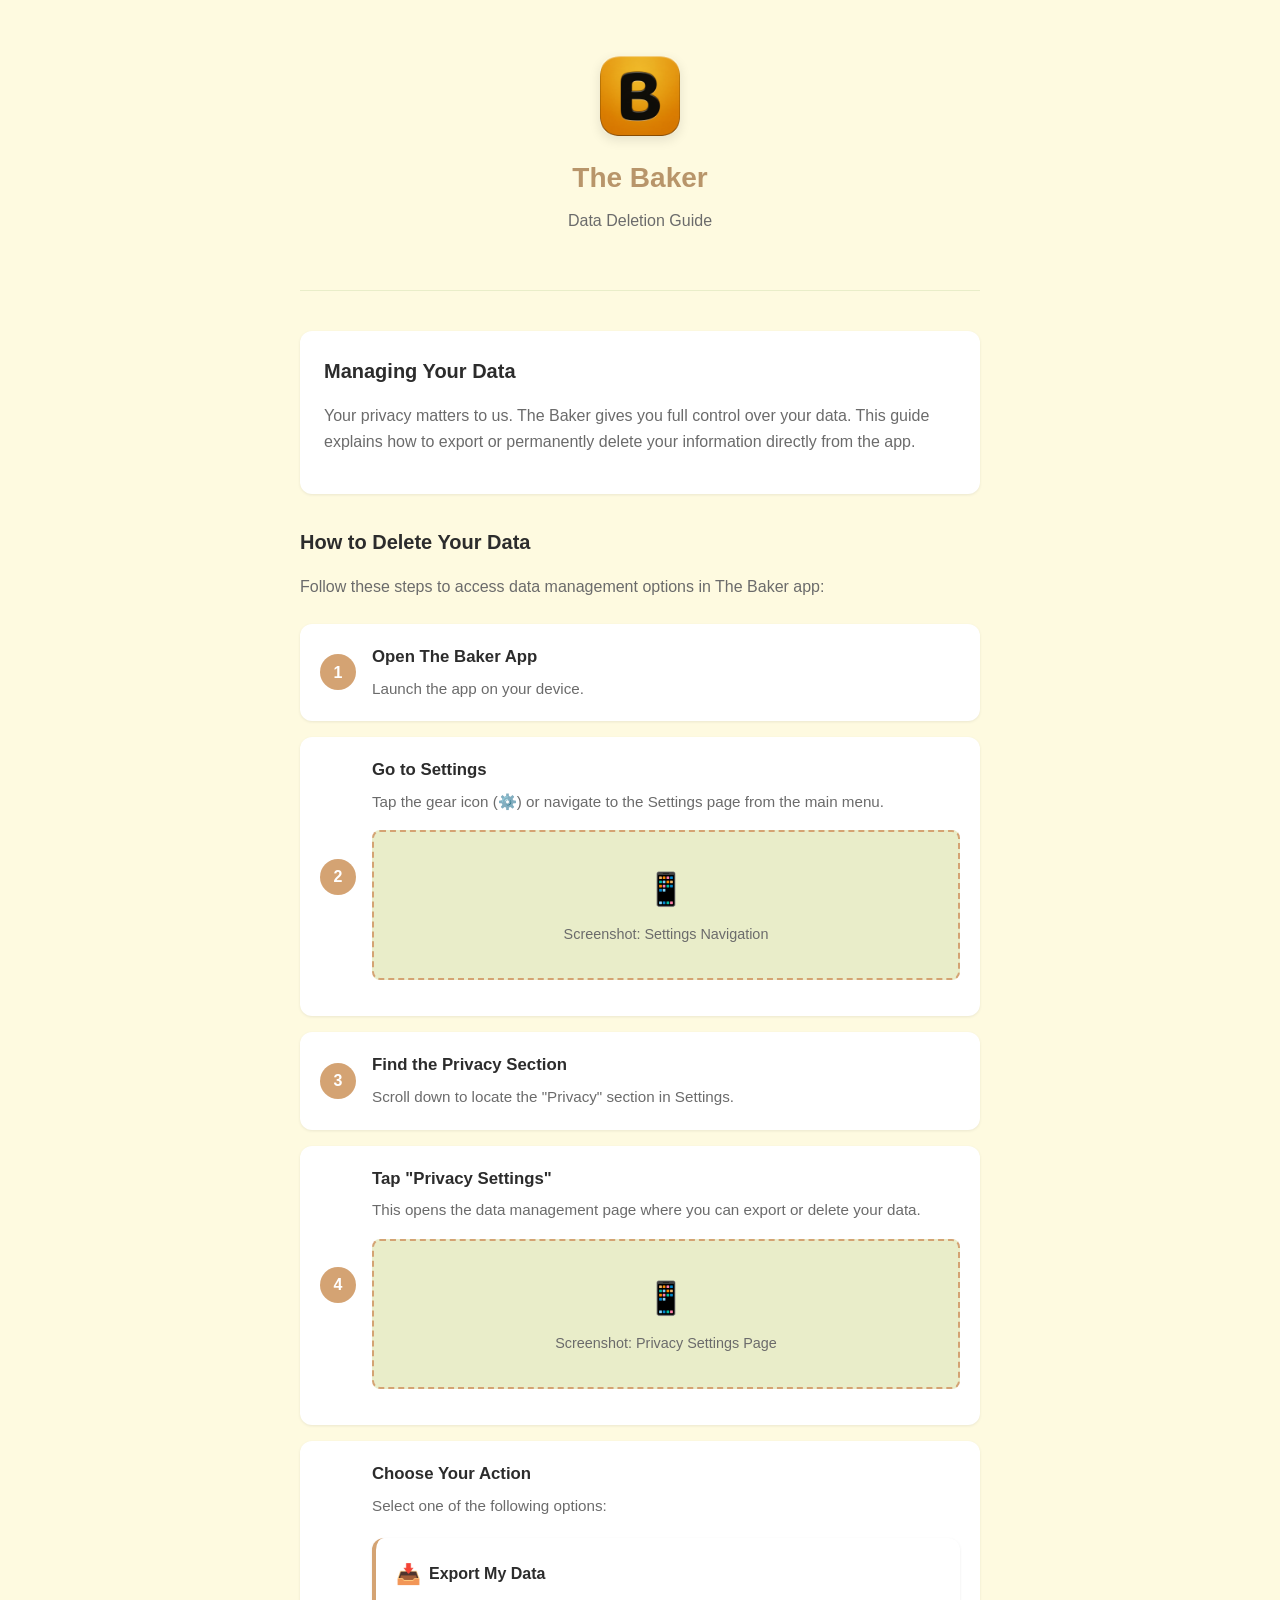
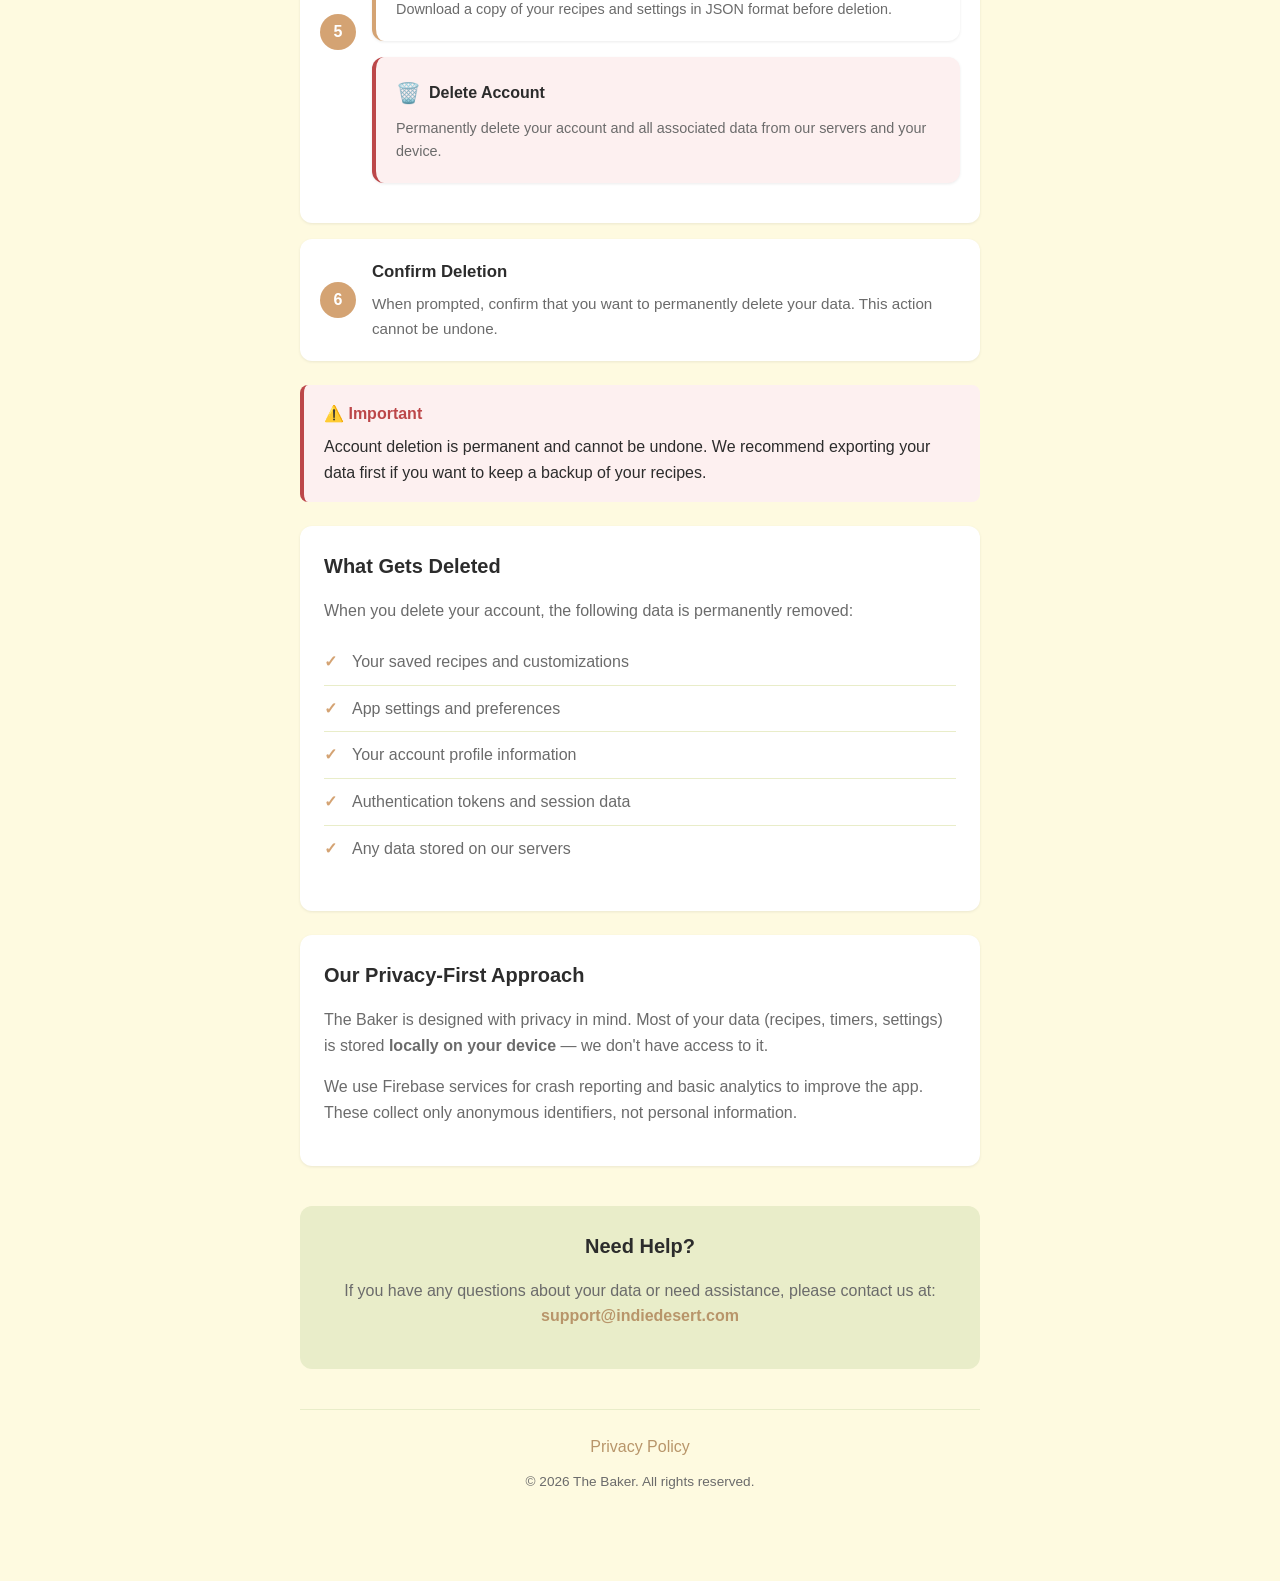
==== web/data-deletion-guide.html @ 29b94666 "Add files via upload" ====
<!DOCTYPE html>
<html lang="en">

<head>
    <meta charset="UTF-8">
    <meta name="viewport" content="width=device-width, initial-scale=1.0">
    <meta name="description"
        content="Learn how to delete your data from The Baker app. Step-by-step guide for managing and removing your personal information.">
    <title>Delete Your Data | The Baker App</title>
    <style>
        :root {
            --color-primary: #D4A373;
            --color-primary-dark: #B8956A;
            --color-background: #FEFAE0;
            --color-surface: #FFFFFF;
            --color-text: #2C2C2C;
            --color-text-muted: #6B6B6B;
            --color-accent: #E9EDC9;
            --color-danger: #BC4749;
            --color-danger-light: #FDF0F0;
            --shadow-sm: 0 1px 3px rgba(0, 0, 0, 0.08);
            --shadow-md: 0 4px 12px rgba(0, 0, 0, 0.1);
            --radius-sm: 8px;
            --radius-md: 12px;
            --radius-lg: 16px;
        }

        * {
            margin: 0;
            padding: 0;
            box-sizing: border-box;
        }

        body {
            font-family: -apple-system, BlinkMacSystemFont, 'Segoe UI', Roboto, Oxygen, Ubuntu, sans-serif;
            background: var(--color-background);
            color: var(--color-text);
            line-height: 1.6;
            min-height: 100vh;
        }

        .container {
            max-width: 720px;
            margin: 0 auto;
            padding: 24px 20px 48px;
        }

        /* Header */
        .header {
            text-align: center;
            padding: 32px 0 40px;
            border-bottom: 1px solid var(--color-accent);
            margin-bottom: 40px;
        }

        .logo-image {
            width: 80px;
            height: 80px;
            margin-bottom: 12px;
            border-radius: 16px;
            box-shadow: var(--shadow-md);
        }

        .app-name {
            font-size: 1.75rem;
            font-weight: 700;
            color: var(--color-primary-dark);
            margin-bottom: 8px;
        }

        .header-subtitle {
            font-size: 1rem;
            color: var(--color-text-muted);
        }

        /* Sections */
        h1 {
            font-size: 1.75rem;
            font-weight: 700;
            margin-bottom: 16px;
            color: var(--color-text);
        }

        h2 {
            font-size: 1.25rem;
            font-weight: 600;
            margin: 32px 0 16px;
            color: var(--color-text);
        }

        p {
            margin-bottom: 16px;
            color: var(--color-text-muted);
        }

        /* Info Card */
        .info-card {
            background: var(--color-surface);
            border-radius: var(--radius-md);
            padding: 24px;
            margin-bottom: 24px;
            box-shadow: var(--shadow-sm);
        }

        .info-card h2 {
            margin-top: 0;
        }

        /* Steps */
        .steps {
            counter-reset: step;
            list-style: none;
            margin: 24px 0;
        }

        .step {
            background: var(--color-surface);
            border-radius: var(--radius-md);
            padding: 20px 20px 20px 72px;
            margin-bottom: 16px;
            position: relative;
            box-shadow: var(--shadow-sm);
            transition: box-shadow 0.2s ease;
        }

        .step:hover {
            box-shadow: var(--shadow-md);
        }

        .step::before {
            counter-increment: step;
            content: counter(step);
            position: absolute;
            left: 20px;
            top: 50%;
            transform: translateY(-50%);
            width: 36px;
            height: 36px;
            background: var(--color-primary);
            color: white;
            font-weight: 700;
            font-size: 1rem;
            border-radius: 50%;
            display: flex;
            align-items: center;
            justify-content: center;
        }

        .step-title {
            font-weight: 600;
            font-size: 1.05rem;
            margin-bottom: 6px;
            color: var(--color-text);
        }

        .step-description {
            color: var(--color-text-muted);
            font-size: 0.95rem;
            margin: 0;
        }

        /* Screenshot Placeholder */
        .screenshot-placeholder {
            background: var(--color-accent);
            border: 2px dashed var(--color-primary);
            border-radius: var(--radius-sm);
            padding: 32px 20px;
            text-align: center;
            margin: 16px 0;
            color: var(--color-text-muted);
            font-size: 0.9rem;
        }

        .screenshot-placeholder .icon {
            font-size: 2rem;
            margin-bottom: 8px;
            display: block;
        }

        /* Options Card */
        .options {
            display: grid;
            gap: 16px;
            margin: 20px 0;
        }

        .option {
            background: var(--color-surface);
            border-radius: var(--radius-md);
            padding: 20px;
            border-left: 4px solid var(--color-primary);
            box-shadow: var(--shadow-sm);
        }

        .option.danger {
            border-left-color: var(--color-danger);
            background: var(--color-danger-light);
        }

        .option-title {
            font-weight: 600;
            font-size: 1rem;
            margin-bottom: 8px;
            display: flex;
            align-items: center;
            gap: 8px;
        }

        .option-title .icon {
            font-size: 1.25rem;
        }

        .option p {
            margin: 0;
            font-size: 0.9rem;
        }

        /* Data List */
        .data-list {
            list-style: none;
            margin: 16px 0;
        }

        .data-list li {
            padding: 10px 0 10px 28px;
            position: relative;
            border-bottom: 1px solid var(--color-accent);
            color: var(--color-text-muted);
        }

        .data-list li:last-child {
            border-bottom: none;
        }

        .data-list li::before {
            content: "✓";
            position: absolute;
            left: 0;
            color: var(--color-primary);
            font-weight: 700;
        }

        /* Alert Box */
        .alert {
            background: var(--color-danger-light);
            border-left: 4px solid var(--color-danger);
            border-radius: var(--radius-sm);
            padding: 16px 20px;
            margin: 24px 0;
        }

        .alert-title {
            font-weight: 600;
            color: var(--color-danger);
            margin-bottom: 8px;
            display: flex;
            align-items: center;
            gap: 8px;
        }

        .alert p {
            margin: 0;
            color: var(--color-text);
        }

        /* Contact Section */
        .contact {
            background: var(--color-accent);
            border-radius: var(--radius-md);
            padding: 24px;
            text-align: center;
            margin: 40px 0 24px;
        }

        .contact h2 {
            margin-top: 0;
        }

        .contact a {
            color: var(--color-primary-dark);
            font-weight: 600;
            text-decoration: none;
        }

        .contact a:hover {
            text-decoration: underline;
        }

        /* Footer */
        .footer {
            text-align: center;
            padding: 24px 0;
            border-top: 1px solid var(--color-accent);
            margin-top: 40px;
        }

        .footer a {
            color: var(--color-primary-dark);
            text-decoration: none;
            font-weight: 500;
        }

        .footer a:hover {
            text-decoration: underline;
        }

        .footer-note {
            font-size: 0.85rem;
            color: var(--color-text-muted);
            margin-top: 12px;
        }

        /* Responsive */
        @media (max-width: 480px) {
            .container {
                padding: 16px 16px 40px;
            }

            .header {
                padding: 24px 0 32px;
            }

            .app-name {
                font-size: 1.5rem;
            }

            h1 {
                font-size: 1.5rem;
            }

            .step {
                padding: 16px 16px 16px 64px;
            }

            .step::before {
                left: 16px;
                width: 32px;
                height: 32px;
                font-size: 0.9rem;
            }
        }
    </style>
</head>

<body>
    <div class="container">
        <!-- Header -->
        <header class="header">
            <img src="icons/Icon-192.png" alt="The Baker App Icon" class="logo-image">
            <h1 class="app-name">The Baker</h1>
            <p class="header-subtitle">Data Deletion Guide</p>
        </header>

        <!-- Introduction -->
        <section class="info-card">
            <h2>Managing Your Data</h2>
            <p>
                Your privacy matters to us. The Baker gives you full control over your data.
                This guide explains how to export or permanently delete your information directly from the app.
            </p>
        </section>

        <!-- Step by Step Instructions -->
        <h2>How to Delete Your Data</h2>
        <p>Follow these steps to access data management options in The Baker app:</p>

        <ol class="steps">
            <li class="step">
                <div class="step-title">Open The Baker App</div>
                <p class="step-description">Launch the app on your device.</p>
            </li>

            <li class="step">
                <div class="step-title">Go to Settings</div>
                <p class="step-description">Tap the gear icon (⚙️) or navigate to the Settings page from the main menu.
                </p>
                <div class="screenshot-placeholder">
                    <span class="icon">📱</span>
                    Screenshot: Settings Navigation
                </div>
            </li>

            <li class="step">
                <div class="step-title">Find the Privacy Section</div>
                <p class="step-description">Scroll down to locate the "Privacy" section in Settings.</p>
            </li>

            <li class="step">
                <div class="step-title">Tap "Privacy Settings"</div>
                <p class="step-description">This opens the data management page where you can export or delete your
                    data.</p>
                <div class="screenshot-placeholder">
                    <span class="icon">📱</span>
                    Screenshot: Privacy Settings Page
                </div>
            </li>

            <li class="step">
                <div class="step-title">Choose Your Action</div>
                <p class="step-description">Select one of the following options:</p>
                <div class="options">
                    <div class="option">
                        <div class="option-title"><span class="icon">📥</span> Export My Data</div>
                        <p>Download a copy of your recipes and settings in JSON format before deletion.</p>
                    </div>
                    <div class="option danger">
                        <div class="option-title"><span class="icon">🗑️</span> Delete Account</div>
                        <p>Permanently delete your account and all associated data from our servers and your device.</p>
                    </div>
                </div>
            </li>

            <li class="step">
                <div class="step-title">Confirm Deletion</div>
                <p class="step-description">When prompted, confirm that you want to permanently delete your data. This
                    action cannot be undone.</p>
            </li>
        </ol>

        <!-- Warning -->
        <div class="alert">
            <div class="alert-title">⚠️ Important</div>
            <p>Account deletion is permanent and cannot be undone. We recommend exporting your data first if you want to
                keep a backup of your recipes.</p>
        </div>

        <!-- What Gets Deleted -->
        <section class="info-card">
            <h2>What Gets Deleted</h2>
            <p>When you delete your account, the following data is permanently removed:</p>
            <ul class="data-list">
                <li>Your saved recipes and customizations</li>
                <li>App settings and preferences</li>
                <li>Your account profile information</li>
                <li>Authentication tokens and session data</li>
                <li>Any data stored on our servers</li>
            </ul>
        </section>

        <!-- Privacy Note -->
        <section class="info-card">
            <h2>Our Privacy-First Approach</h2>
            <p>
                The Baker is designed with privacy in mind. Most of your data (recipes, timers, settings)
                is stored <strong>locally on your device</strong> — we don't have access to it.
            </p>
            <p>
                We use Firebase services for crash reporting and basic analytics to improve the app.
                These collect only anonymous identifiers, not personal information.
            </p>
        </section>

        <!-- Contact -->
        <section class="contact">
            <h2>Need Help?</h2>
            <p>
                If you have any questions about your data or need assistance,
                please contact us at:<br>
                <a href="mailto:support@indiedesert.com">support@indiedesert.com</a>
            </p>
        </section>

        <!-- Footer -->
        <footer class="footer">
            <a href="privacy-policy.html">Privacy Policy</a>
            <p class="footer-note">© 2026 The Baker. All rights reserved.</p>
        </footer>
    </div>
</body>

</html>
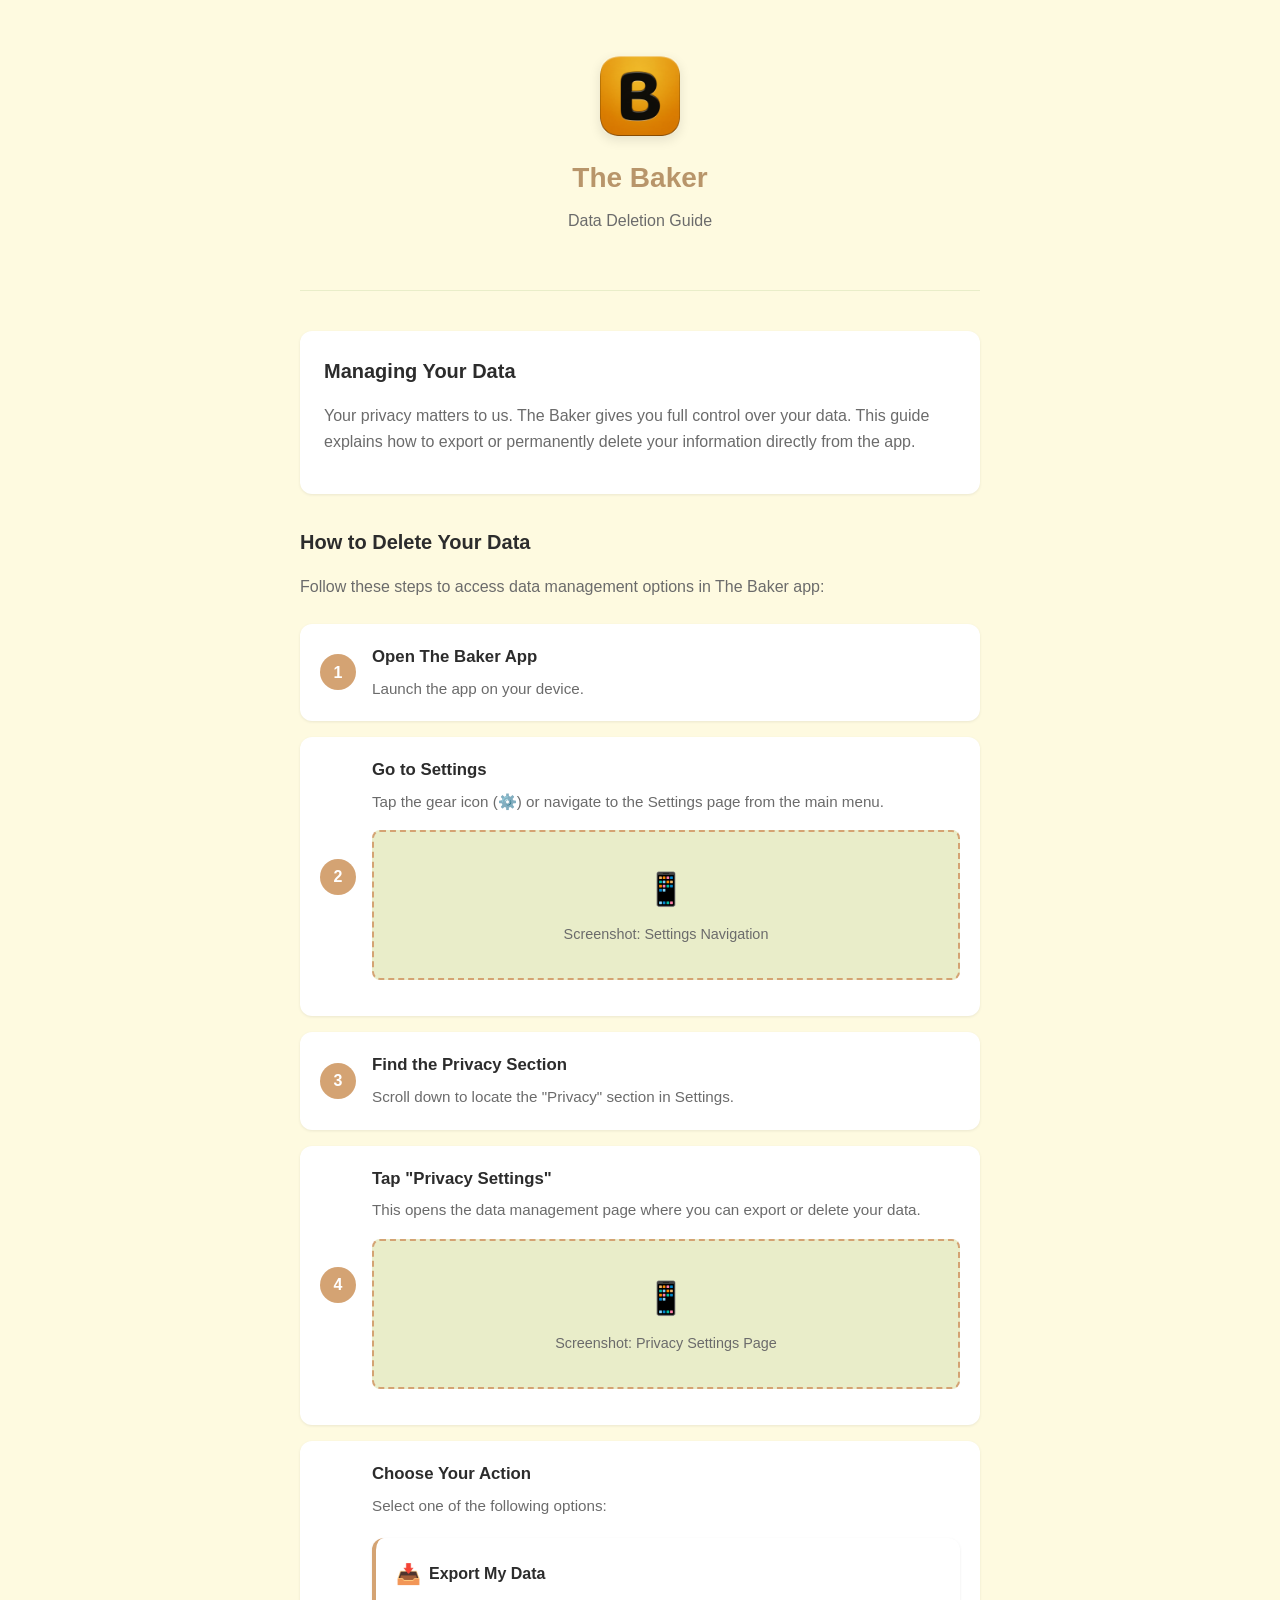
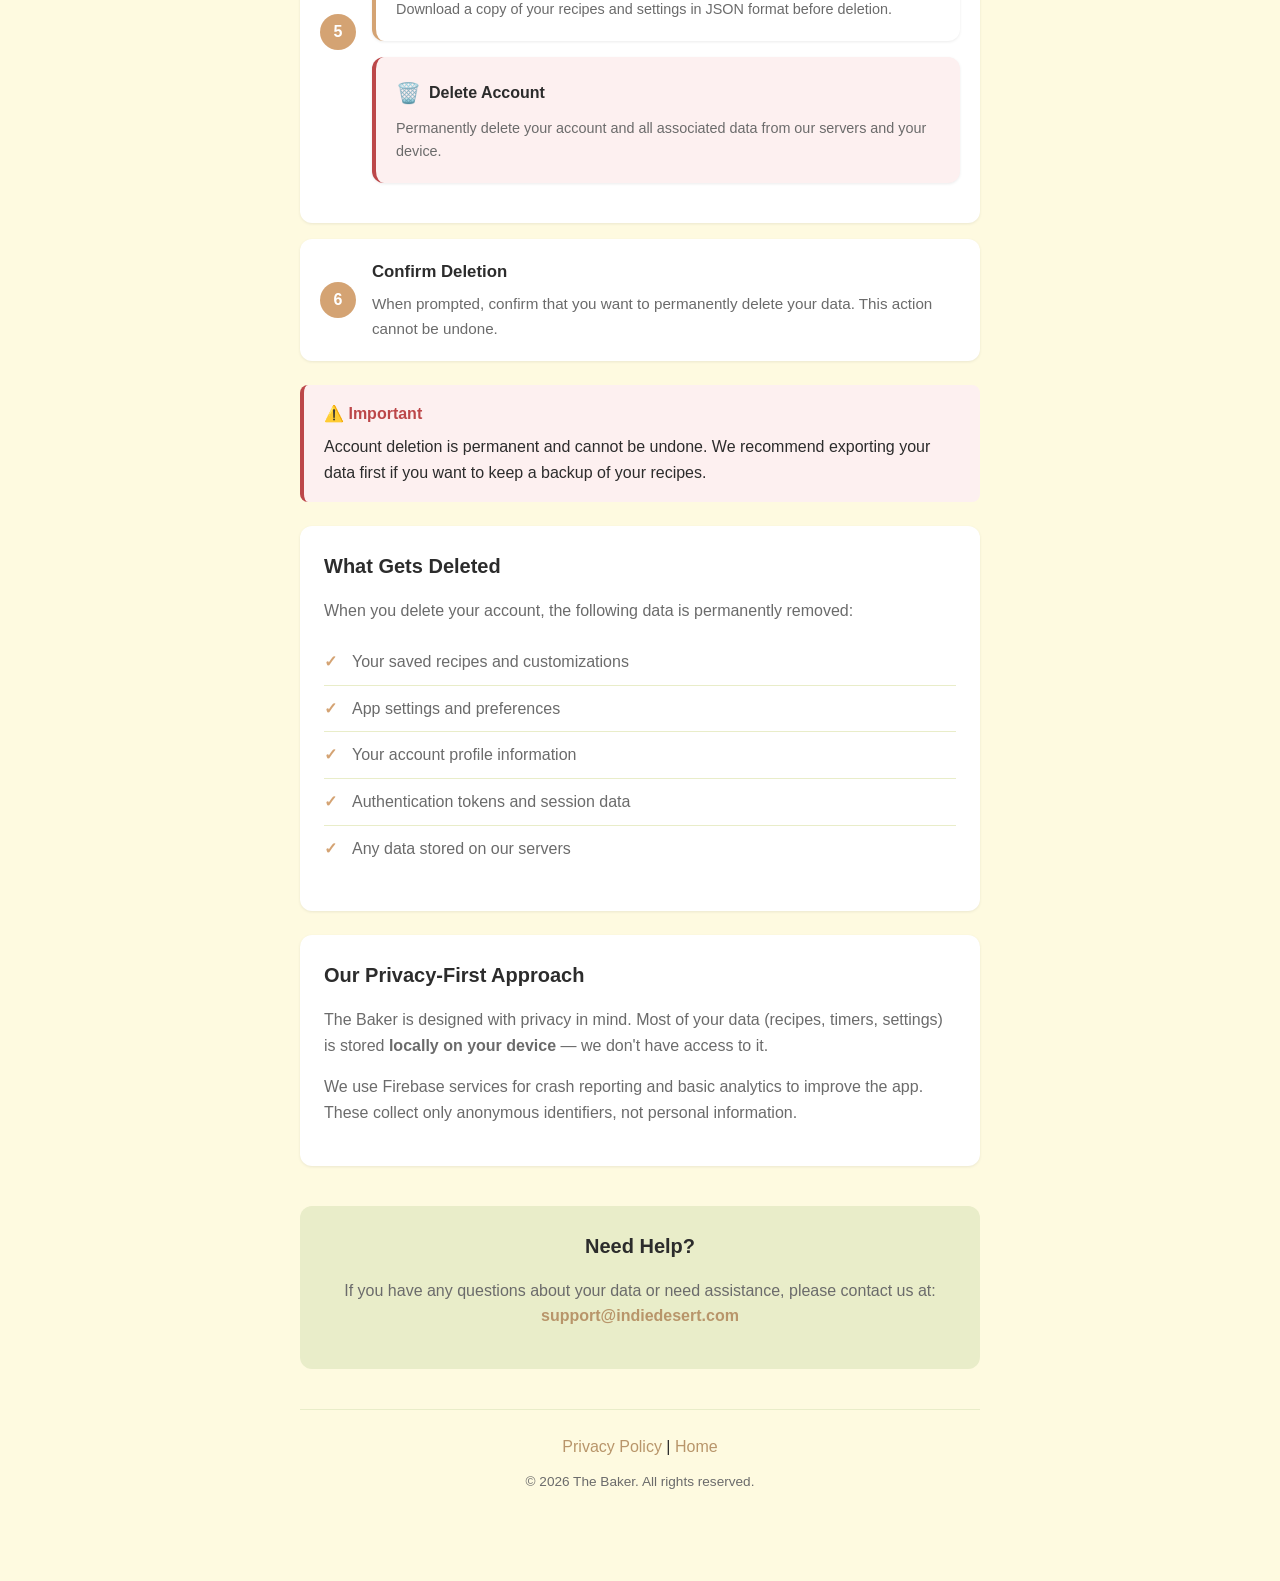
==== commit 06e984aa: "Restructure site: premium landing page as index.html, move privacy policy to web/privacy-policy.html" ====
--- a/web/data-deletion-guide.html
+++ b/web/data-deletion-guide.html
@@ -462,7 +462,8 @@
 
         <!-- Footer -->
         <footer class="footer">
-            <a href="privacy-policy.html">Privacy Policy</a>
+            <a href="privacy-policy.html">Privacy Policy</a> |
+            <a href="../index.html">Home</a>
             <p class="footer-note">© 2026 The Baker. All rights reserved.</p>
         </footer>
     </div>
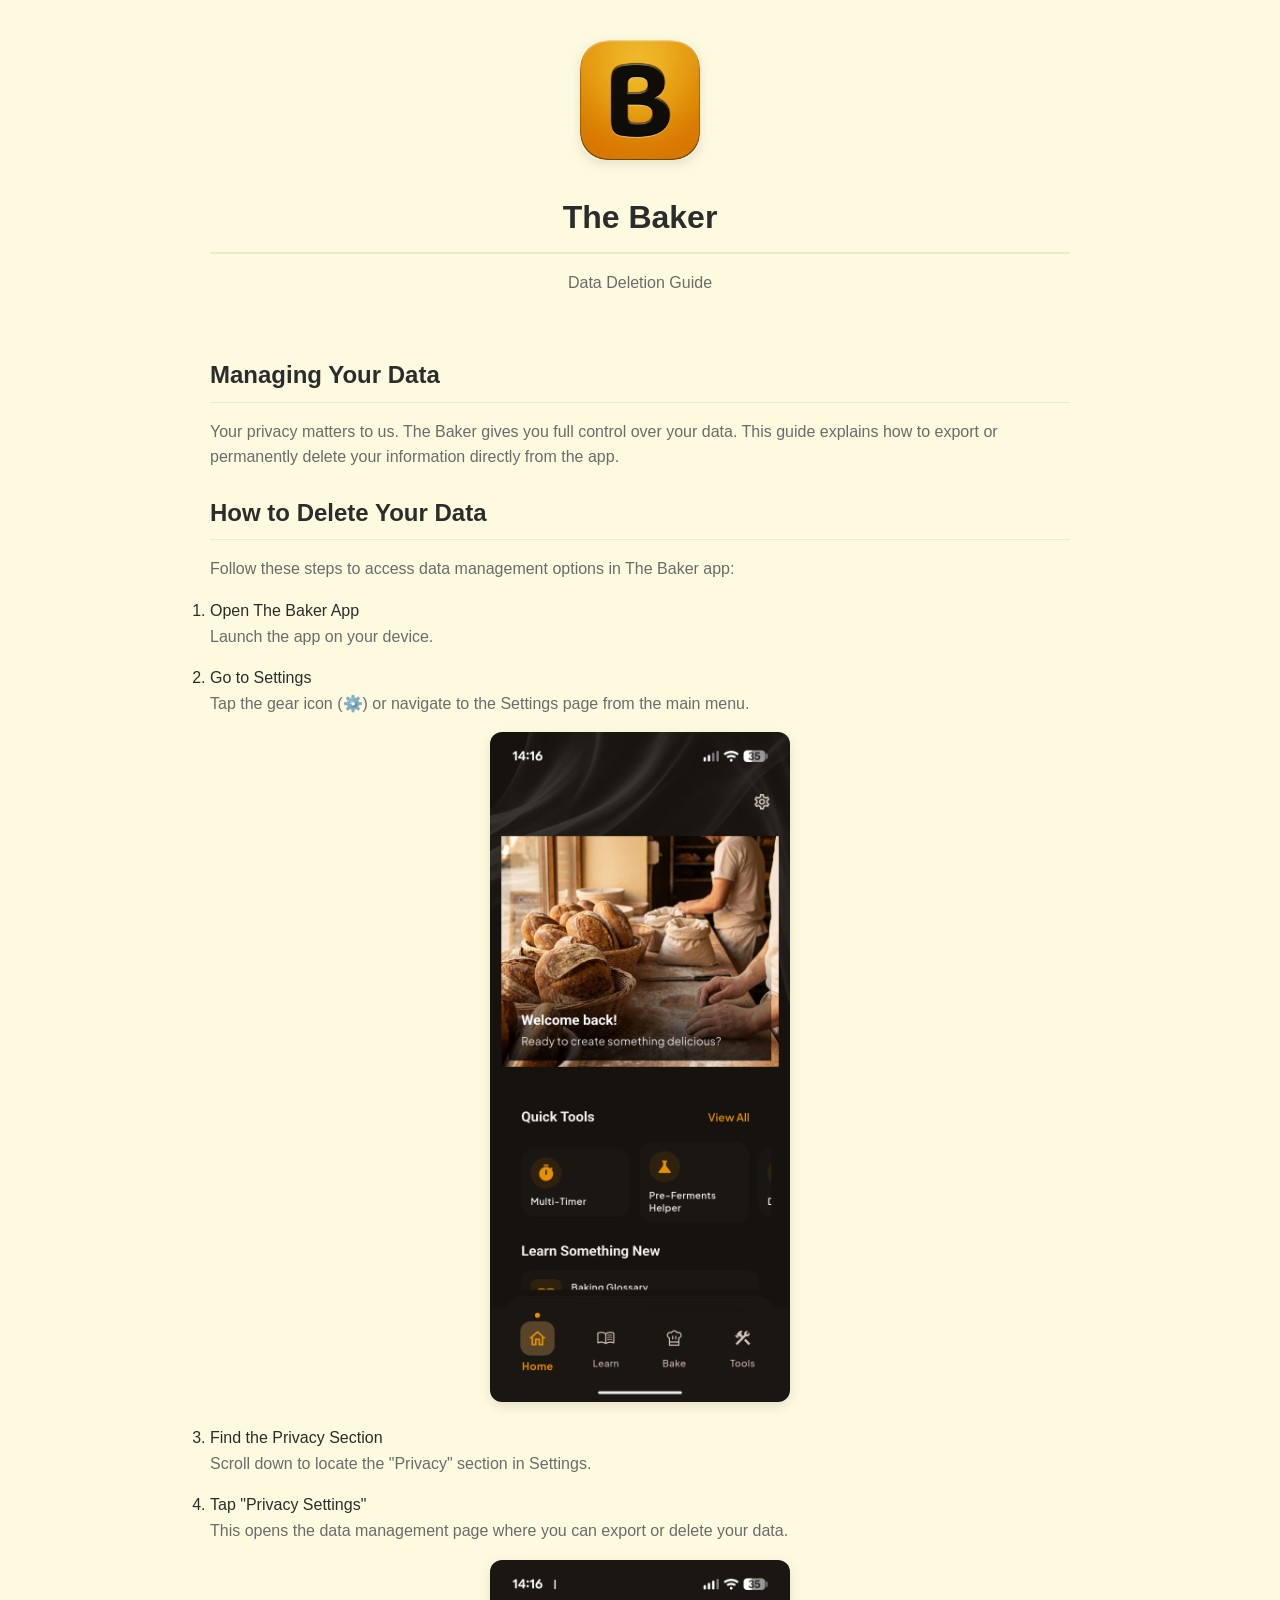
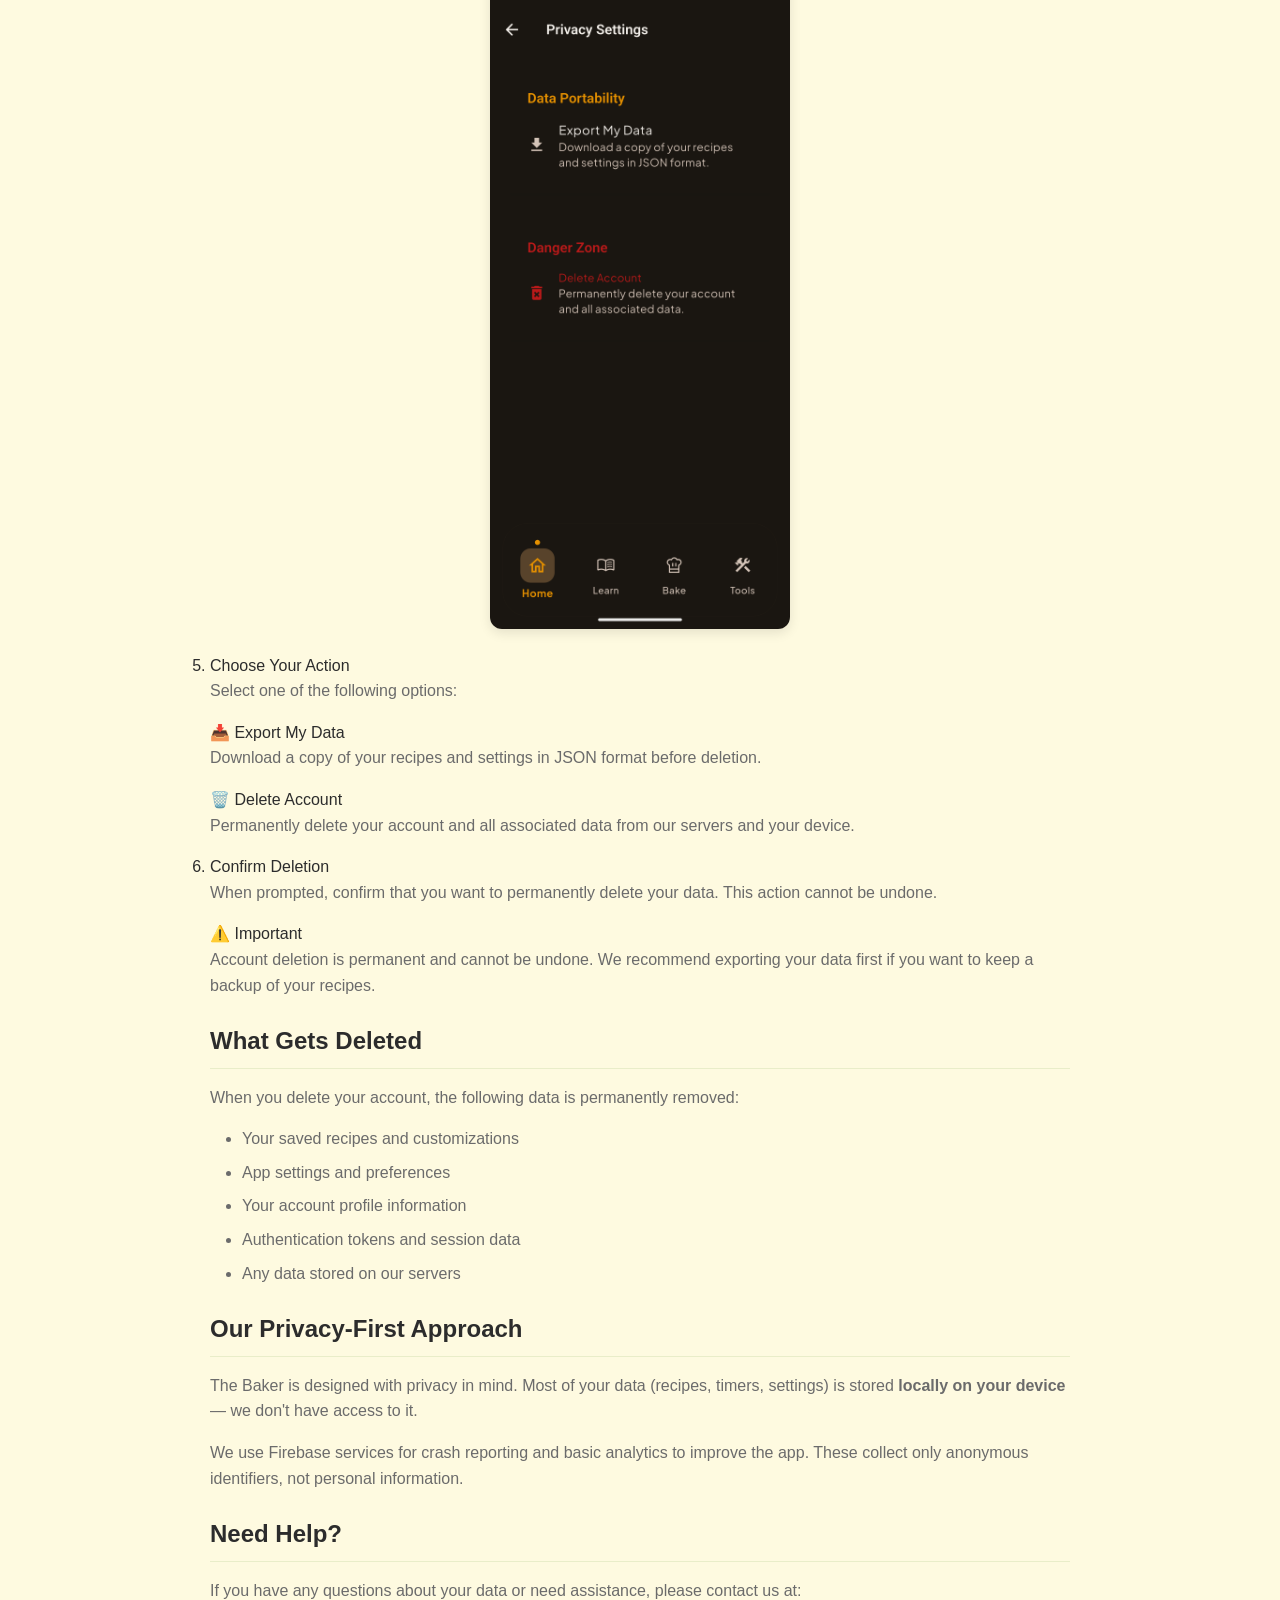
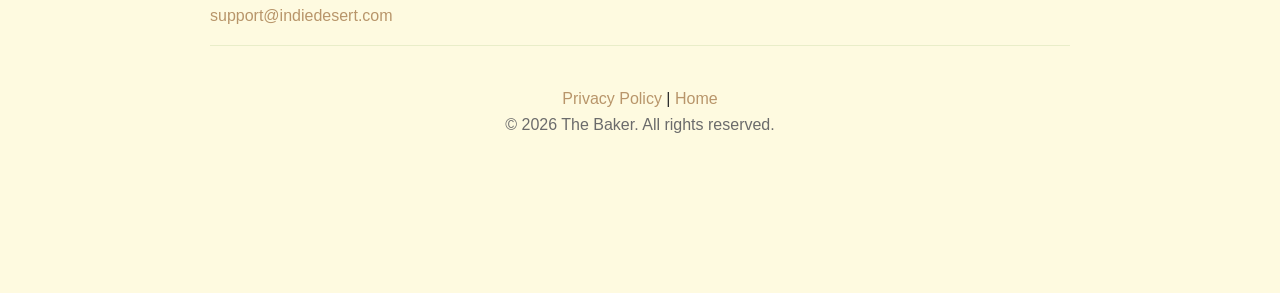
==== commit dfb949fd: "refactor: Extract inline styles to a new external CSS file and add screenshots to the data deletion " ====
--- a/web/data-deletion-guide.html
+++ b/web/data-deletion-guide.html
@@ -7,343 +7,11 @@
     <meta name="description"
         content="Learn how to delete your data from The Baker app. Step-by-step guide for managing and removing your personal information.">
     <title>Delete Your Data | The Baker App</title>
-    <style>
-        :root {
-            --color-primary: #D4A373;
-            --color-primary-dark: #B8956A;
-            --color-background: #FEFAE0;
-            --color-surface: #FFFFFF;
-            --color-text: #2C2C2C;
-            --color-text-muted: #6B6B6B;
-            --color-accent: #E9EDC9;
-            --color-danger: #BC4749;
-            --color-danger-light: #FDF0F0;
-            --shadow-sm: 0 1px 3px rgba(0, 0, 0, 0.08);
-            --shadow-md: 0 4px 12px rgba(0, 0, 0, 0.1);
-            --radius-sm: 8px;
-            --radius-md: 12px;
-            --radius-lg: 16px;
-        }
-
-        * {
-            margin: 0;
-            padding: 0;
-            box-sizing: border-box;
-        }
-
-        body {
-            font-family: -apple-system, BlinkMacSystemFont, 'Segoe UI', Roboto, Oxygen, Ubuntu, sans-serif;
-            background: var(--color-background);
-            color: var(--color-text);
-            line-height: 1.6;
-            min-height: 100vh;
-        }
-
-        .container {
-            max-width: 720px;
-            margin: 0 auto;
-            padding: 24px 20px 48px;
-        }
-
-        /* Header */
-        .header {
-            text-align: center;
-            padding: 32px 0 40px;
-            border-bottom: 1px solid var(--color-accent);
-            margin-bottom: 40px;
-        }
-
-        .logo-image {
-            width: 80px;
-            height: 80px;
-            margin-bottom: 12px;
-            border-radius: 16px;
-            box-shadow: var(--shadow-md);
-        }
-
-        .app-name {
-            font-size: 1.75rem;
-            font-weight: 700;
-            color: var(--color-primary-dark);
-            margin-bottom: 8px;
-        }
-
-        .header-subtitle {
-            font-size: 1rem;
-            color: var(--color-text-muted);
-        }
-
-        /* Sections */
-        h1 {
-            font-size: 1.75rem;
-            font-weight: 700;
-            margin-bottom: 16px;
-            color: var(--color-text);
-        }
-
-        h2 {
-            font-size: 1.25rem;
-            font-weight: 600;
-            margin: 32px 0 16px;
-            color: var(--color-text);
-        }
-
-        p {
-            margin-bottom: 16px;
-            color: var(--color-text-muted);
-        }
-
-        /* Info Card */
-        .info-card {
-            background: var(--color-surface);
-            border-radius: var(--radius-md);
-            padding: 24px;
-            margin-bottom: 24px;
-            box-shadow: var(--shadow-sm);
-        }
-
-        .info-card h2 {
-            margin-top: 0;
-        }
-
-        /* Steps */
-        .steps {
-            counter-reset: step;
-            list-style: none;
-            margin: 24px 0;
-        }
-
-        .step {
-            background: var(--color-surface);
-            border-radius: var(--radius-md);
-            padding: 20px 20px 20px 72px;
-            margin-bottom: 16px;
-            position: relative;
-            box-shadow: var(--shadow-sm);
-            transition: box-shadow 0.2s ease;
-        }
-
-        .step:hover {
-            box-shadow: var(--shadow-md);
-        }
-
-        .step::before {
-            counter-increment: step;
-            content: counter(step);
-            position: absolute;
-            left: 20px;
-            top: 50%;
-            transform: translateY(-50%);
-            width: 36px;
-            height: 36px;
-            background: var(--color-primary);
-            color: white;
-            font-weight: 700;
-            font-size: 1rem;
-            border-radius: 50%;
-            display: flex;
-            align-items: center;
-            justify-content: center;
-        }
-
-        .step-title {
-            font-weight: 600;
-            font-size: 1.05rem;
-            margin-bottom: 6px;
-            color: var(--color-text);
-        }
-
-        .step-description {
-            color: var(--color-text-muted);
-            font-size: 0.95rem;
-            margin: 0;
-        }
-
-        /* Screenshot Placeholder */
-        .screenshot-placeholder {
-            background: var(--color-accent);
-            border: 2px dashed var(--color-primary);
-            border-radius: var(--radius-sm);
-            padding: 32px 20px;
-            text-align: center;
-            margin: 16px 0;
-            color: var(--color-text-muted);
-            font-size: 0.9rem;
-        }
-
-        .screenshot-placeholder .icon {
-            font-size: 2rem;
-            margin-bottom: 8px;
-            display: block;
-        }
-
-        /* Options Card */
-        .options {
-            display: grid;
-            gap: 16px;
-            margin: 20px 0;
-        }
-
-        .option {
-            background: var(--color-surface);
-            border-radius: var(--radius-md);
-            padding: 20px;
-            border-left: 4px solid var(--color-primary);
-            box-shadow: var(--shadow-sm);
-        }
-
-        .option.danger {
-            border-left-color: var(--color-danger);
-            background: var(--color-danger-light);
-        }
-
-        .option-title {
-            font-weight: 600;
-            font-size: 1rem;
-            margin-bottom: 8px;
-            display: flex;
-            align-items: center;
-            gap: 8px;
-        }
-
-        .option-title .icon {
-            font-size: 1.25rem;
-        }
-
-        .option p {
-            margin: 0;
-            font-size: 0.9rem;
-        }
-
-        /* Data List */
-        .data-list {
-            list-style: none;
-            margin: 16px 0;
-        }
-
-        .data-list li {
-            padding: 10px 0 10px 28px;
-            position: relative;
-            border-bottom: 1px solid var(--color-accent);
-            color: var(--color-text-muted);
-        }
-
-        .data-list li:last-child {
-            border-bottom: none;
-        }
-
-        .data-list li::before {
-            content: "✓";
-            position: absolute;
-            left: 0;
-            color: var(--color-primary);
-            font-weight: 700;
-        }
-
-        /* Alert Box */
-        .alert {
-            background: var(--color-danger-light);
-            border-left: 4px solid var(--color-danger);
-            border-radius: var(--radius-sm);
-            padding: 16px 20px;
-            margin: 24px 0;
-        }
-
-        .alert-title {
-            font-weight: 600;
-            color: var(--color-danger);
-            margin-bottom: 8px;
-            display: flex;
-            align-items: center;
-            gap: 8px;
-        }
-
-        .alert p {
-            margin: 0;
-            color: var(--color-text);
-        }
-
-        /* Contact Section */
-        .contact {
-            background: var(--color-accent);
-            border-radius: var(--radius-md);
-            padding: 24px;
-            text-align: center;
-            margin: 40px 0 24px;
-        }
-
-        .contact h2 {
-            margin-top: 0;
-        }
-
-        .contact a {
-            color: var(--color-primary-dark);
-            font-weight: 600;
-            text-decoration: none;
-        }
-
-        .contact a:hover {
-            text-decoration: underline;
-        }
-
-        /* Footer */
-        .footer {
-            text-align: center;
-            padding: 24px 0;
-            border-top: 1px solid var(--color-accent);
-            margin-top: 40px;
-        }
-
-        .footer a {
-            color: var(--color-primary-dark);
-            text-decoration: none;
-            font-weight: 500;
-        }
-
-        .footer a:hover {
-            text-decoration: underline;
-        }
-
-        .footer-note {
-            font-size: 0.85rem;
-            color: var(--color-text-muted);
-            margin-top: 12px;
-        }
-
-        /* Responsive */
-        @media (max-width: 480px) {
-            .container {
-                padding: 16px 16px 40px;
-            }
-
-            .header {
-                padding: 24px 0 32px;
-            }
-
-            .app-name {
-                font-size: 1.5rem;
-            }
-
-            h1 {
-                font-size: 1.5rem;
-            }
-
-            .step {
-                padding: 16px 16px 16px 64px;
-            }
-
-            .step::before {
-                left: 16px;
-                width: 32px;
-                height: 32px;
-                font-size: 0.9rem;
-            }
-        }
-    </style>
+    <link rel="stylesheet" href="css/styles.css">
 </head>
 
 <body>
-    <div class="container">
+    <div class="container policy-content animate-fade-in-up">
         <!-- Header -->
         <header class="header">
             <img src="icons/Icon-192.png" alt="The Baker App Icon" class="logo-image">
@@ -374,9 +42,9 @@
                 <div class="step-title">Go to Settings</div>
                 <p class="step-description">Tap the gear icon (⚙️) or navigate to the Settings page from the main menu.
                 </p>
-                <div class="screenshot-placeholder">
-                    <span class="icon">📱</span>
-                    Screenshot: Settings Navigation
+                <div style="text-align: center; margin: 16px 0;">
+                    <img src="images/home_settings.png" alt="Settings Navigation Screenshot" class="screenshot"
+                        style="max-width: 300px; width: 100%;">
                 </div>
             </li>
 
@@ -389,9 +57,9 @@
                 <div class="step-title">Tap "Privacy Settings"</div>
                 <p class="step-description">This opens the data management page where you can export or delete your
                     data.</p>
-                <div class="screenshot-placeholder">
-                    <span class="icon">📱</span>
-                    Screenshot: Privacy Settings Page
+                <div style="text-align: center; margin: 16px 0;">
+                    <img src="images/privacy_settings.png" alt="Privacy Settings Screenshot" class="screenshot"
+                        style="max-width: 300px; width: 100%;">
                 </div>
             </li>
 
--- a/web/css/styles.css
+++ b/web/css/styles.css
@@ -0,0 +1,323 @@
+/* 
+ * styles.css
+ * Shared stylesheet for The Baker public repository
+ */
+
+:root {
+    --color-primary: #D4A373;
+    --color-primary-dark: #B8956A;
+    --color-background: #FEFAE0;
+    --color-surface: #FFFFFF;
+    --color-text: #2C2C2C;
+    --color-text-muted: #6B6B6B;
+    --color-accent: #E9EDC9;
+    --shadow-md: 0 4px 12px rgba(0, 0, 0, 0.1);
+    --radius-lg: 24px;
+    --radius-md: 12px;
+}
+
+@media (prefers-color-scheme: dark) {
+    :root {
+        --color-primary: #D4A373;
+        --color-primary-dark: #E6C2A0; /* Lighter for readability in dark mode */
+        --color-background: #121212;
+        --color-surface: #1E1E1E;
+        --color-text: #E0E0E0;
+        --color-text-muted: #9E9E9E;
+        --color-accent: #2C2C2C;
+        --shadow-md: 0 4px 16px rgba(0, 0, 0, 0.4);
+    }
+}
+
+* {
+    margin: 0;
+    padding: 0;
+    box-sizing: border-box;
+}
+
+body {
+    font-family: -apple-system, BlinkMacSystemFont, 'Segoe UI', Roboto, Helvetica, Arial, sans-serif;
+    background: var(--color-background);
+    color: var(--color-text);
+    line-height: 1.6;
+    padding-bottom: 60px;
+    transition: background-color 0.3s ease, color 0.3s ease;
+}
+
+.container {
+    max-width: 900px;
+    margin: 0 auto;
+    padding: 40px 20px;
+}
+
+header {
+    text-align: center;
+    margin-bottom: 60px;
+}
+
+.logo-image {
+    width: 120px;
+    height: 120px;
+    border-radius: var(--radius-lg);
+    box-shadow: var(--shadow-md);
+    margin-bottom: 24px;
+    transition: transform 0.3s ease, box-shadow 0.3s ease;
+}
+
+.logo-image:hover {
+    transform: scale(1.05);
+    box-shadow: 0 8px 24px rgba(0, 0, 0, 0.15);
+}
+
+h1 {
+    font-size: 2.5rem;
+    font-weight: 800;
+    color: var(--color-primary-dark);
+    margin-bottom: 12px;
+    transition: color 0.3s ease;
+}
+
+.tagline {
+    font-size: 1.25rem;
+    color: var(--color-text-muted);
+    font-weight: 500;
+    max-width: 600px;
+    margin: 0 auto 24px;
+    transition: color 0.3s ease;
+}
+
+.download-badges {
+    display: flex;
+    justify-content: center;
+    gap: 16px;
+    margin-top: 24px;
+}
+
+.badge img {
+    height: 48px;
+    transition: transform 0.2s ease;
+}
+
+.badge:hover img {
+    transform: scale(1.05);
+}
+
+.section {
+    background: var(--color-surface);
+    border-radius: var(--radius-md);
+    padding: 40px;
+    margin-bottom: 40px;
+    box-shadow: 0 2px 8px rgba(0, 0, 0, 0.05);
+    transition: background-color 0.3s ease, box-shadow 0.3s ease;
+}
+
+@media (prefers-color-scheme: dark) {
+    .section {
+        box-shadow: 0 2px 8px rgba(0, 0, 0, 0.2);
+    }
+}
+
+h2 {
+    font-size: 1.75rem;
+    margin-bottom: 24px;
+    color: var(--color-text);
+    text-align: center;
+    transition: color 0.3s ease;
+}
+
+/* Animations */
+@keyframes fadeInUp {
+    from {
+        opacity: 0;
+        transform: translateY(20px);
+    }
+    to {
+        opacity: 1;
+        transform: translateY(0);
+    }
+}
+
+.animate-fade-in-up {
+    animation: fadeInUp 0.6s ease-out forwards;
+    opacity: 0; /* Starting state for the animation */
+}
+
+/* Staggering delays - optional class additions */
+.delay-100 { animation-delay: 100ms; }
+.delay-200 { animation-delay: 200ms; }
+.delay-300 { animation-delay: 300ms; }
+.delay-400 { animation-delay: 400ms; }
+
+/* Screenshots */
+.screenshots {
+    display: grid;
+    grid-template-columns: repeat(auto-fit, minmax(180px, 1fr));
+    gap: 20px;
+    margin: 32px 0;
+}
+
+.screenshot {
+    width: 100%;
+    border-radius: var(--radius-md);
+    box-shadow: var(--shadow-md);
+    transition: transform 0.3s ease, box-shadow 0.3s ease;
+    animation: fadeInUp 0.5s ease-out forwards;
+}
+
+.screenshot:hover {
+    transform: translateY(-5px);
+    box-shadow: 0 8px 24px rgba(0, 0, 0, 0.15);
+}
+
+/* Features */
+.features-grid {
+    display: grid;
+    grid-template-columns: repeat(auto-fit, minmax(250px, 1fr));
+    gap: 30px;
+}
+
+.feature-card {
+    padding: 20px;
+    border-radius: var(--radius-md);
+    background: rgba(0, 0, 0, 0.02);
+    transition: transform 0.3s ease, background-color 0.3s ease;
+    animation: fadeInUp 0.5s ease-out forwards;
+}
+
+@media (prefers-color-scheme: dark) {
+    .feature-card {
+        background: rgba(255, 255, 255, 0.03);
+    }
+}
+
+.feature-card:hover {
+    transform: translateY(-4px);
+    background: rgba(0, 0, 0, 0.04);
+}
+
+@media (prefers-color-scheme: dark) {
+    .feature-card:hover {
+        background: rgba(255, 255, 255, 0.05);
+    }
+}
+
+.feature-card h3 {
+    color: var(--color-primary-dark);
+    margin-bottom: 12px;
+    display: flex;
+    align-items: center;
+    gap: 10px;
+    transition: color 0.3s ease;
+}
+
+.feature-card p {
+    color: var(--color-text-muted);
+    font-size: 0.95rem;
+    transition: color 0.3s ease;
+}
+
+/* Nav Footer */
+.footer {
+    text-align: center;
+    padding: 40px 0;
+    border-top: 1px solid var(--color-accent);
+    transition: border-color 0.3s ease;
+}
+
+.footer-nav {
+    margin-bottom: 20px;
+    display: flex;
+    justify-content: center;
+    gap: 24px;
+    flex-wrap: wrap;
+}
+
+.footer-nav a {
+    color: var(--color-primary-dark);
+    text-decoration: none;
+    font-weight: 600;
+    transition: color 0.2s ease, opacity 0.2s ease;
+}
+
+.footer-nav a:hover {
+    color: var(--color-text);
+    opacity: 0.8;
+}
+
+.copyright {
+    color: var(--color-text-muted);
+    font-size: 0.9rem;
+    transition: color 0.3s ease;
+}
+
+@media (max-width: 600px) {
+    h1 {
+        font-size: 2rem;
+    }
+
+    .section {
+        padding: 24px;
+    }
+
+    .screenshots {
+        grid-template-columns: repeat(2, 1fr);
+    }
+}
+
+/* Shared typography rules for Markdown-generated pages */
+.policy-content h1 {
+    font-size: 2em;
+    border-bottom: 2px solid var(--color-accent);
+    padding-bottom: 0.3em;
+    margin-bottom: 16px;
+    color: var(--color-text);
+}
+
+.policy-content h2 {
+    font-size: 1.5em;
+    margin-top: 24px;
+    margin-bottom: 16px;
+    text-align: left;
+    border-bottom: 1px solid var(--color-accent);
+    padding-bottom: 0.3em;
+}
+
+.policy-content h3 {
+    font-size: 1.25em;
+    margin-top: 24px;
+    margin-bottom: 16px;
+    font-weight: 600;
+}
+
+.policy-content p {
+    margin-top: 0;
+    margin-bottom: 16px;
+    color: var(--color-text-muted);
+}
+
+.policy-content ul {
+    padding-left: 2em;
+    margin-bottom: 16px;
+    color: var(--color-text-muted);
+}
+
+.policy-content li {
+    margin-bottom: 0.5em;
+}
+
+.policy-content a {
+    color: var(--color-primary-dark);
+    text-decoration: none;
+    font-weight: 500;
+}
+
+.policy-content a:hover {
+    text-decoration: underline;
+}
+
+.policy-content .effective-date {
+    color: var(--color-text-muted);
+    font-style: italic;
+    margin-bottom: 30px;
+    display: block;
+}
